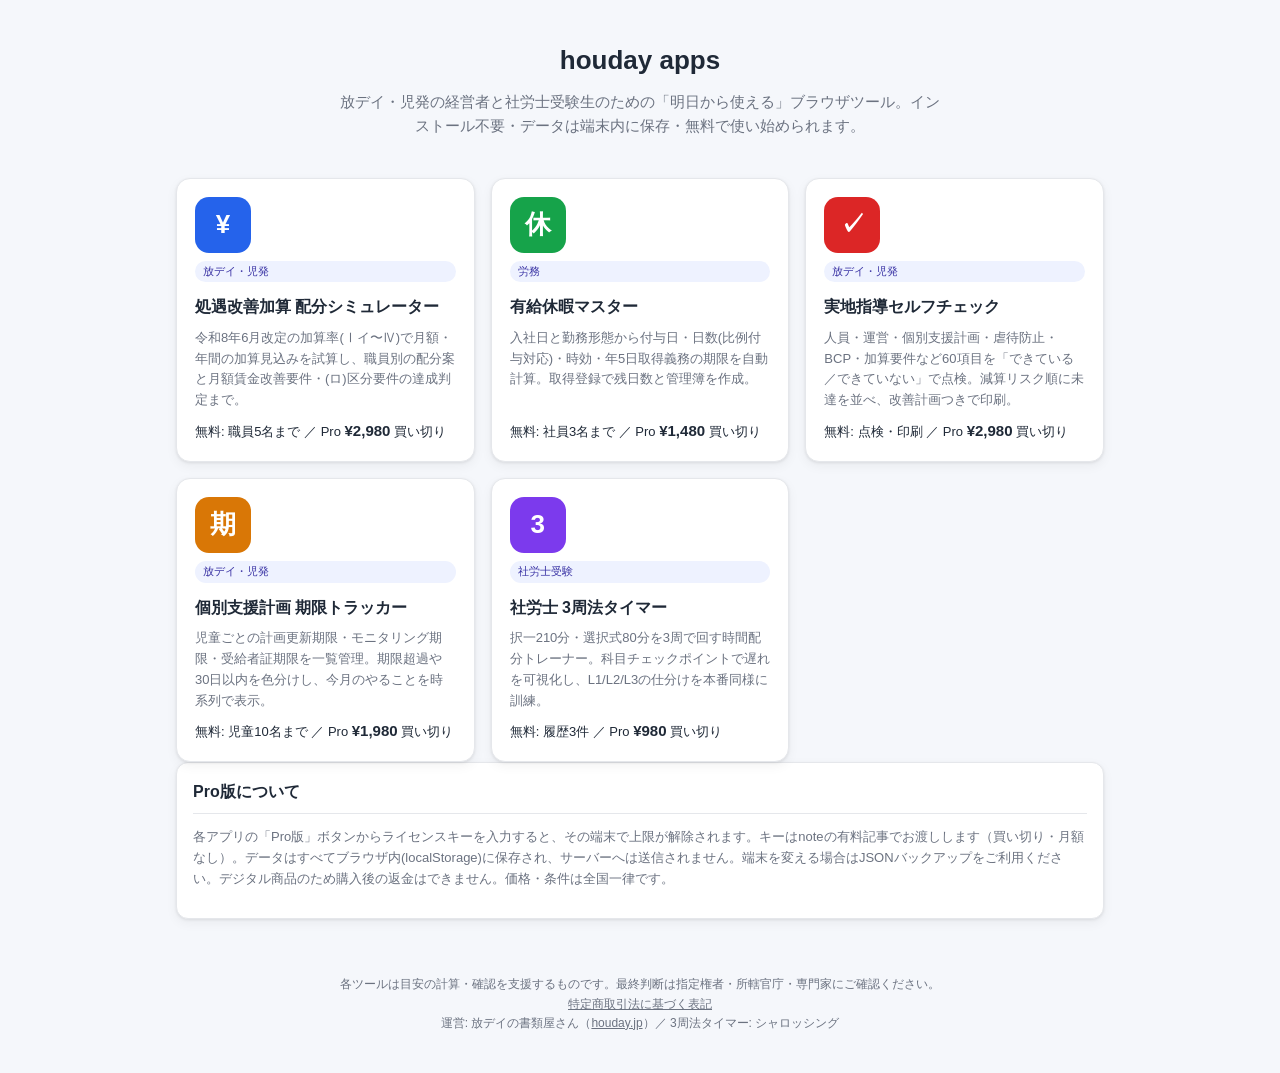
==== index.html @ 8ea2b101 "houday apps: 5本の実務ツール初版（処遇改善/有給/実地指導/期限トラッカー/3周法タイマー） Co-Authored-By: Claude Fable 5.1 <noreply@anth" ====
<!DOCTYPE html>
<html lang="ja">
<head>
<meta charset="utf-8">
<meta name="viewport" content="width=device-width,initial-scale=1">
<title>houday apps ── 放デイ・児発と社労士受験の実務ツール</title>
<meta name="description" content="放課後等デイサービス・児童発達支援の経営者と社労士受験生のための、ブラウザで動く実務ツール集。処遇改善加算シミュレーター、有給休暇マスター、実地指導セルフチェック、個別支援計画期限トラッカー、3周法タイマー。">
<link rel="stylesheet" href="./common/theme.css">
<style>
.hero{padding:40px 16px 24px;text-align:center}
.hero h1{font-size:26px;margin:0 0 8px}
.hero p{color:var(--muted);margin:0 auto;max-width:600px}
.grid{display:grid;grid-template-columns:repeat(auto-fill,minmax(260px,1fr));gap:16px}
.app{display:flex;flex-direction:column;gap:8px;background:var(--card);border:1px solid var(--line);border-radius:14px;padding:18px;box-shadow:var(--shadow)}
.app .ic{width:56px;height:56px;border-radius:14px;display:flex;align-items:center;justify-content:center;color:#fff;font-size:26px;font-weight:700}
.app h2{font-size:16px;margin:4px 0 0}
.app p{margin:0;font-size:13px;color:var(--muted);flex:1}
.app .price{font-size:13px}
.app .price b{font-size:15px;color:var(--text)}
.tag{font-size:11px;color:#3730a3;background:#eef2ff;border-radius:999px;padding:2px 8px;display:inline-block}
</style>
</head>
<body>
<div class="hero">
  <h1>houday apps</h1>
  <p>放デイ・児発の経営者と社労士受験生のための「明日から使える」ブラウザツール。インストール不要・データは端末内に保存・無料で使い始められます。</p>
</div>
<div class="container">
  <div class="grid">
    <a class="app" href="./apps/shoguu-sim/" style="text-decoration:none;color:inherit">
      <div class="ic" style="background:#2563eb">¥</div><span class="tag">放デイ・児発</span>
      <h2>処遇改善加算 配分シミュレーター</h2>
      <p>令和8年6月改定の加算率(Ⅰイ〜Ⅳ)で月額・年間の加算見込みを試算し、職員別の配分案と月額賃金改善要件・(ロ)区分要件の達成判定まで。</p>
      <div class="price">無料: 職員5名まで ／ Pro <b>¥2,980</b> 買い切り</div>
    </a>
    <a class="app" href="./apps/yukyu-master/" style="text-decoration:none;color:inherit">
      <div class="ic" style="background:#16a34a">休</div><span class="tag">労務</span>
      <h2>有給休暇マスター</h2>
      <p>入社日と勤務形態から付与日・日数(比例付与対応)・時効・年5日取得義務の期限を自動計算。取得登録で残日数と管理簿を作成。</p>
      <div class="price">無料: 社員3名まで ／ Pro <b>¥1,480</b> 買い切り</div>
    </a>
    <a class="app" href="./apps/jitchi-check/" style="text-decoration:none;color:inherit">
      <div class="ic" style="background:#dc2626">✓</div><span class="tag">放デイ・児発</span>
      <h2>実地指導セルフチェック</h2>
      <p>人員・運営・個別支援計画・虐待防止・BCP・加算要件など60項目を「できている／できていない」で点検。減算リスク順に未達を並べ、改善計画つきで印刷。</p>
      <div class="price">無料: 点検・印刷 ／ Pro <b>¥2,980</b> 買い切り</div>
    </a>
    <a class="app" href="./apps/keikaku-tracker/" style="text-decoration:none;color:inherit">
      <div class="ic" style="background:#d97706">期</div><span class="tag">放デイ・児発</span>
      <h2>個別支援計画 期限トラッカー</h2>
      <p>児童ごとの計画更新期限・モニタリング期限・受給者証期限を一覧管理。期限超過や30日以内を色分けし、今月のやることを時系列で表示。</p>
      <div class="price">無料: 児童10名まで ／ Pro <b>¥1,980</b> 買い切り</div>
    </a>
    <a class="app" href="./apps/sanshu-timer/" style="text-decoration:none;color:inherit">
      <div class="ic" style="background:#7c3aed">3</div><span class="tag">社労士受験</span>
      <h2>社労士 3周法タイマー</h2>
      <p>択一210分・選択式80分を3周で回す時間配分トレーナー。科目チェックポイントで遅れを可視化し、L1/L2/L3の仕分けを本番同様に訓練。</p>
      <div class="price">無料: 履歴3件 ／ Pro <b>¥980</b> 買い切り</div>
    </a>
  </div>
  <div class="card">
    <h2>Pro版について</h2>
    <p class="muted">各アプリの「Pro版」ボタンからライセンスキーを入力すると、その端末で上限が解除されます。キーはnoteの有料記事でお渡しします（買い切り・月額なし）。データはすべてブラウザ内(localStorage)に保存され、サーバーへは送信されません。端末を変える場合はJSONバックアップをご利用ください。デジタル商品のため購入後の返金はできません。価格・条件は全国一律です。</p>
  </div>
</div>
<footer class="app-footer">
  各ツールは目安の計算・確認を支援するものです。最終判断は指定権者・所轄官庁・専門家にご確認ください。<br>
  <a href="./tokushoho.html">特定商取引法に基づく表記</a><br>運営: 放デイの書類屋さん（<a href="https://houday.jp/" target="_blank" rel="noopener">houday.jp</a>）／ 3周法タイマー: シャロッシング
</footer>
</body>
</html>
---- common/theme.css ----
/* houday apps 共通テーマ（全アプリで読み込む） */
:root{
  --bg:#f5f7fb;--card:#ffffff;--text:#1f2937;--muted:#6b7280;--line:#e5e7eb;
  --primary:#2563eb;--primary-ink:#ffffff;--accent:#f59e0b;--ok:#16a34a;--warn:#d97706;--ng:#dc2626;
  --radius:12px;--shadow:0 1px 3px rgba(0,0,0,.08),0 4px 12px rgba(0,0,0,.05);
  color-scheme:light;
}
*{box-sizing:border-box}
html,body{margin:0;padding:0}
body{font-family:-apple-system,BlinkMacSystemFont,"Helvetica Neue","Hiragino Sans","Hiragino Kaku Gothic ProN","Noto Sans JP",Meiryo,sans-serif;background:var(--bg);color:var(--text);line-height:1.6;font-size:15px;-webkit-text-size-adjust:100%}
a{color:var(--primary)}
.app-header{position:sticky;top:0;z-index:20;background:var(--card);border-bottom:1px solid var(--line);padding:10px 16px;display:flex;align-items:center;gap:10px}
.app-header h1{font-size:17px;margin:0;font-weight:700;flex:1;white-space:nowrap;overflow:hidden;text-overflow:ellipsis}
.app-header .badge{font-size:11px;padding:2px 8px;border-radius:999px;background:#eef2ff;color:#3730a3;font-weight:600}
.app-header .badge.pro{background:#fef3c7;color:#92400e}
.container{max-width:960px;margin:0 auto;padding:16px}
.card{background:var(--card);border:1px solid var(--line);border-radius:var(--radius);box-shadow:var(--shadow);padding:16px;margin-bottom:16px}
.card h2{font-size:16px;margin:0 0 12px;padding-bottom:8px;border-bottom:1px solid var(--line)}
.card h3{font-size:14px;margin:12px 0 6px}
.row{display:flex;flex-wrap:wrap;gap:12px}
.row>*{flex:1 1 200px}
label{display:block;font-size:13px;color:var(--muted);margin-bottom:4px;font-weight:600}
input[type=text],input[type=number],input[type=date],select,textarea{width:100%;padding:9px 10px;border:1px solid #cbd5e1;border-radius:8px;font-size:15px;background:#fff;color:var(--text)}
input:focus,select:focus,textarea:focus{outline:2px solid #bfdbfe;border-color:var(--primary)}
.btn{display:inline-flex;align-items:center;justify-content:center;gap:6px;padding:9px 16px;border-radius:8px;border:1px solid var(--primary);background:var(--primary);color:var(--primary-ink);font-size:14px;font-weight:600;cursor:pointer;text-decoration:none;line-height:1.2}
.btn:hover{filter:brightness(1.05)}
.btn.secondary{background:#fff;color:var(--primary)}
.btn.ghost{background:transparent;border-color:var(--line);color:var(--text)}
.btn.danger{background:#fff;border-color:var(--ng);color:var(--ng)}
.btn.sm{padding:5px 10px;font-size:13px}
.btn:disabled{opacity:.5;cursor:not-allowed}
.btn-row{display:flex;flex-wrap:wrap;gap:8px;margin-top:12px}
table{width:100%;border-collapse:collapse;font-size:14px}
th,td{padding:8px 6px;border-bottom:1px solid var(--line);text-align:left;vertical-align:top}
th{background:#f8fafc;font-weight:600;font-size:13px;color:var(--muted);white-space:nowrap}
td.num,th.num{text-align:right;font-variant-numeric:tabular-nums}
.table-wrap{overflow-x:auto;-webkit-overflow-scrolling:touch}
.pill{display:inline-block;padding:2px 10px;border-radius:999px;font-size:12px;font-weight:600}
.pill.ok{background:#dcfce7;color:#166534}.pill.warn{background:#fef3c7;color:#92400e}.pill.ng{background:#fee2e2;color:#991b1b}.pill.muted{background:#f1f5f9;color:#475569}
.kpi{display:grid;grid-template-columns:repeat(auto-fit,minmax(140px,1fr));gap:10px}
.kpi .tile{background:#f8fafc;border:1px solid var(--line);border-radius:10px;padding:12px}
.kpi .tile .v{font-size:22px;font-weight:700;font-variant-numeric:tabular-nums}
.kpi .tile .l{font-size:12px;color:var(--muted)}
.muted{color:var(--muted);font-size:13px}
.note{background:#f0f9ff;border-left:4px solid #38bdf8;padding:10px 12px;border-radius:6px;font-size:13px;margin:10px 0}
.alert{background:#fff7ed;border-left:4px solid var(--warn);padding:10px 12px;border-radius:6px;font-size:13px;margin:10px 0}
.hidden{display:none!important}
.app-footer{text-align:center;color:var(--muted);font-size:12px;padding:24px 16px 40px}
.app-footer a{color:var(--muted)}
/* Pro ロック */
.pro-lock{position:relative}
.pro-lock .lock-overlay{position:absolute;inset:0;background:rgba(255,255,255,.75);backdrop-filter:blur(2px);display:flex;align-items:center;justify-content:center;border-radius:var(--radius);text-align:center;padding:16px;z-index:5}
.modal-bg{position:fixed;inset:0;background:rgba(0,0,0,.4);display:flex;align-items:center;justify-content:center;z-index:100;padding:16px}
.modal{background:#fff;border-radius:14px;max-width:440px;width:100%;padding:20px;box-shadow:0 20px 50px rgba(0,0,0,.3)}
.modal h2{margin-top:0;font-size:17px}
@media print{.app-header,.btn,.btn-row,.app-footer,.no-print{display:none!important}body{background:#fff}.card{box-shadow:none;border:1px solid #999;break-inside:avoid}}
@media (max-width:600px){body{font-size:14px}.container{padding:12px}.card{padding:12px}}
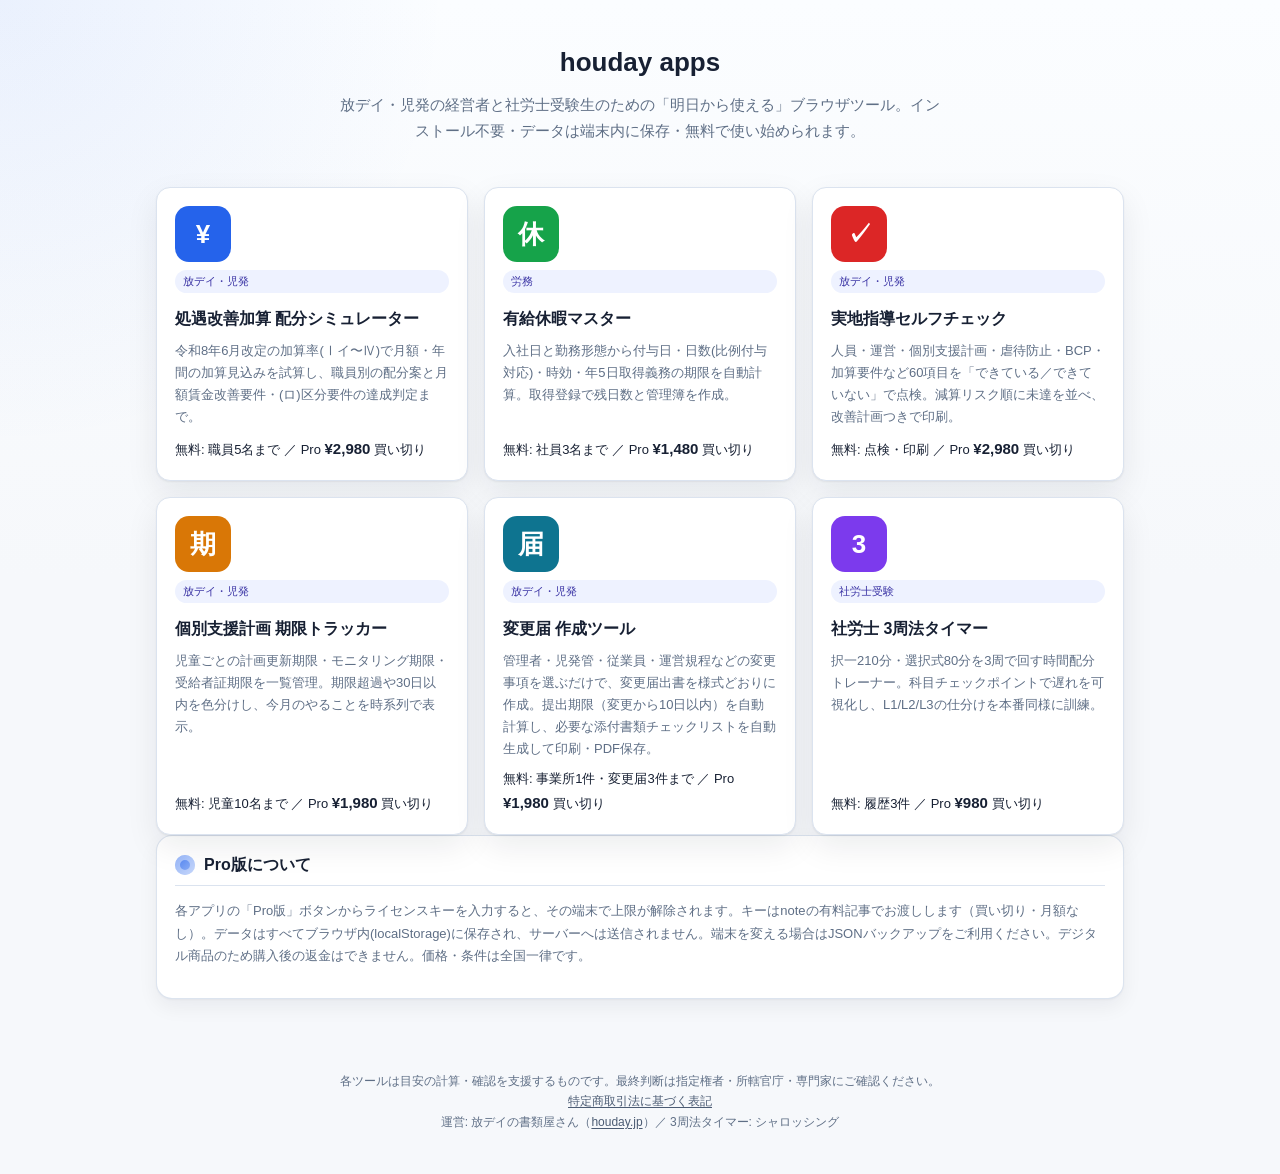
==== commit fc4ff303: "henkou-todoke: 変更届 作成ツール初版（様式第3号印刷・添付書類自動生成・期限計算）" ====
--- a/index.html
+++ b/index.html
@@ -4,7 +4,7 @@
 <meta charset="utf-8">
 <meta name="viewport" content="width=device-width,initial-scale=1">
 <title>houday apps ── 放デイ・児発と社労士受験の実務ツール</title>
-<meta name="description" content="放課後等デイサービス・児童発達支援の経営者と社労士受験生のための、ブラウザで動く実務ツール集。処遇改善加算シミュレーター、有給休暇マスター、実地指導セルフチェック、個別支援計画期限トラッカー、3周法タイマー。">
+<meta name="description" content="放課後等デイサービス・児童発達支援の経営者と社労士受験生のための、ブラウザで動く実務ツール集。処遇改善加算シミュレーター、有給休暇マスター、実地指導セルフチェック、個別支援計画期限トラッカー、変更届作成ツール、3周法タイマー。">
 <link rel="stylesheet" href="./common/theme.css">
 <style>
 .hero{padding:40px 16px 24px;text-align:center}
@@ -51,6 +51,12 @@
       <p>児童ごとの計画更新期限・モニタリング期限・受給者証期限を一覧管理。期限超過や30日以内を色分けし、今月のやることを時系列で表示。</p>
       <div class="price">無料: 児童10名まで ／ Pro <b>¥1,980</b> 買い切り</div>
     </a>
+    <a class="app" href="./apps/henkou-todoke/" style="text-decoration:none;color:inherit">
+      <div class="ic" style="background:#0e7490">届</div><span class="tag">放デイ・児発</span>
+      <h2>変更届 作成ツール</h2>
+      <p>管理者・児発管・従業員・運営規程などの変更事項を選ぶだけで、変更届出書を様式どおりに作成。提出期限（変更から10日以内）を自動計算し、必要な添付書類チェックリストを自動生成して印刷・PDF保存。</p>
+      <div class="price">無料: 事業所1件・変更届3件まで ／ Pro <b>¥1,980</b> 買い切り</div>
+    </a>
     <a class="app" href="./apps/sanshu-timer/" style="text-decoration:none;color:inherit">
       <div class="ic" style="background:#7c3aed">3</div><span class="tag">社労士受験</span>
       <h2>社労士 3周法タイマー</h2>
--- a/common/theme.css
+++ b/common/theme.css
@@ -1,57 +1,270 @@
-/* houday apps 共通テーマ（全アプリで読み込む） */
+/* かんたんツール 共通テーマ */
 :root{
-  --bg:#f5f7fb;--card:#ffffff;--text:#1f2937;--muted:#6b7280;--line:#e5e7eb;
-  --primary:#2563eb;--primary-ink:#ffffff;--accent:#f59e0b;--ok:#16a34a;--warn:#d97706;--ng:#dc2626;
-  --radius:12px;--shadow:0 1px 3px rgba(0,0,0,.08),0 4px 12px rgba(0,0,0,.05);
+  --bg:#f6f8fb;
+  --bg-soft:#eef6ff;
+  --card:#ffffff;
+  --text:#172033;
+  --muted:#5f6f86;
+  --line:#dbe3ef;
+  --primary:#2563eb;
+  --primary-ink:#ffffff;
+  --primary-soft:#eaf2ff;
+  --accent:#f59e0b;
+  --ok:#16834d;
+  --warn:#a86600;
+  --ng:#c5222a;
+  --info:#0b79a8;
+  --radius:16px;
+  --radius-sm:12px;
+  --shadow:0 1px 2px rgba(15,23,42,.06),0 12px 32px rgba(15,23,42,.08);
+  --shadow-soft:0 1px 2px rgba(15,23,42,.04),0 8px 20px rgba(15,23,42,.06);
+  --focus:0 0 0 4px color-mix(in srgb,var(--primary) 18%,transparent);
+  --bg-color:var(--bg);
+  --bg-color-offset:#eef3f8;
+  --border-color:var(--line);
+  --border-radius:var(--radius);
+  --primary-color:var(--primary);
+  --text-muted:var(--muted);
+  --danger-color:var(--ng);
+  --background-hover-color:#eef6ff;
+  --ok-color-text:#147a46;
+  --ng-color-text:#b91c1c;
   color-scheme:light;
 }
 *{box-sizing:border-box}
 html,body{margin:0;padding:0}
-body{font-family:-apple-system,BlinkMacSystemFont,"Helvetica Neue","Hiragino Sans","Hiragino Kaku Gothic ProN","Noto Sans JP",Meiryo,sans-serif;background:var(--bg);color:var(--text);line-height:1.6;font-size:15px;-webkit-text-size-adjust:100%}
-a{color:var(--primary)}
-.app-header{position:sticky;top:0;z-index:20;background:var(--card);border-bottom:1px solid var(--line);padding:10px 16px;display:flex;align-items:center;gap:10px}
-.app-header h1{font-size:17px;margin:0;font-weight:700;flex:1;white-space:nowrap;overflow:hidden;text-overflow:ellipsis}
-.app-header .badge{font-size:11px;padding:2px 8px;border-radius:999px;background:#eef2ff;color:#3730a3;font-weight:600}
-.app-header .badge.pro{background:#fef3c7;color:#92400e}
-.container{max-width:960px;margin:0 auto;padding:16px}
-.card{background:var(--card);border:1px solid var(--line);border-radius:var(--radius);box-shadow:var(--shadow);padding:16px;margin-bottom:16px}
-.card h2{font-size:16px;margin:0 0 12px;padding-bottom:8px;border-bottom:1px solid var(--line)}
-.card h3{font-size:14px;margin:12px 0 6px}
+body{
+  min-height:100vh;
+  font-family:-apple-system,BlinkMacSystemFont,"Helvetica Neue","Hiragino Sans","Hiragino Kaku Gothic ProN","Noto Sans JP",Meiryo,sans-serif;
+  background:
+    radial-gradient(circle at top left,rgba(37,99,235,.08),transparent 28rem),
+    linear-gradient(180deg,#fbfdff 0%,var(--bg) 36rem);
+  color:var(--text);
+  line-height:1.7;
+  font-size:15px;
+  -webkit-text-size-adjust:100%;
+  font-variant-numeric:tabular-nums;
+}
+a{color:var(--primary);text-decoration-thickness:.08em;text-underline-offset:.18em}
+img,svg{max-width:100%}
+button,input,select,textarea{font:inherit}
+.app-header{
+  position:sticky;
+  top:0;
+  z-index:20;
+  background:rgba(255,255,255,.92);
+  border-bottom:1px solid rgba(219,227,239,.9);
+  box-shadow:0 1px 2px rgba(15,23,42,.05),0 10px 24px rgba(15,23,42,.06);
+  backdrop-filter:blur(14px);
+  padding:calc(12px + env(safe-area-inset-top,0px)) 16px 12px;
+  display:flex;
+  align-items:center;
+  gap:10px;
+}
+.app-header h1{font-size:16px;margin:0;font-weight:800;letter-spacing:0;flex:1;white-space:nowrap;overflow:hidden;text-overflow:ellipsis;color:#101827}
+.app-icon{
+  width:38px;
+  height:38px;
+  border-radius:13px;
+  display:inline-flex;
+  align-items:center;
+  justify-content:center;
+  flex:0 0 auto;
+  color:var(--primary);
+  background:linear-gradient(135deg,#fff 0%,color-mix(in srgb,var(--primary) 11%,#fff) 100%);
+  border:1px solid color-mix(in srgb,var(--primary) 18%,#dbe3ef);
+  box-shadow:inset 0 1px 0 rgba(255,255,255,.9),0 6px 14px rgba(15,23,42,.08);
+}
+.app-icon img,.app-icon svg{width:22px;height:22px;display:block}
+.app-header .badge{
+  font-size:11px;
+  line-height:1;
+  padding:6px 10px;
+  border-radius:999px;
+  background:#eef2ff;
+  color:#312e81;
+  font-weight:800;
+  border:1px solid #d9e0ff;
+}
+.app-header .badge.pro{background:#fff4cf;color:#7a4b00;border-color:#f7dda3}
+.container{width:min(100%,1000px);margin:0 auto;padding:20px 16px 28px}
+.card{
+  background:var(--card);
+  border:1px solid rgba(219,227,239,.95);
+  border-radius:var(--radius);
+  box-shadow:var(--shadow-soft);
+  padding:18px;
+  margin-bottom:16px;
+}
+.card-head{display:flex;align-items:center;justify-content:space-between;gap:12px;margin-bottom:12px}
+.card h2{
+  position:relative;
+  display:flex;
+  align-items:center;
+  gap:9px;
+  font-size:16px;
+  line-height:1.35;
+  margin:0 0 14px;
+  padding-bottom:10px;
+  border-bottom:1px solid var(--line);
+  font-weight:800;
+  letter-spacing:0;
+}
+.card h2::before{
+  content:"";
+  width:20px;
+  height:20px;
+  border-radius:999px;
+  flex:0 0 auto;
+  background:
+    linear-gradient(135deg,color-mix(in srgb,var(--primary) 85%,#fff),color-mix(in srgb,var(--primary) 45%,#fff));
+  box-shadow:inset 0 0 0 5px rgba(255,255,255,.42);
+}
+.card h3{font-size:14px;margin:14px 0 8px;font-weight:800;color:#273247}
 .row{display:flex;flex-wrap:wrap;gap:12px}
 .row>*{flex:1 1 200px}
-label{display:block;font-size:13px;color:var(--muted);margin-bottom:4px;font-weight:600}
-input[type=text],input[type=number],input[type=date],select,textarea{width:100%;padding:9px 10px;border:1px solid #cbd5e1;border-radius:8px;font-size:15px;background:#fff;color:var(--text)}
-input:focus,select:focus,textarea:focus{outline:2px solid #bfdbfe;border-color:var(--primary)}
-.btn{display:inline-flex;align-items:center;justify-content:center;gap:6px;padding:9px 16px;border-radius:8px;border:1px solid var(--primary);background:var(--primary);color:var(--primary-ink);font-size:14px;font-weight:600;cursor:pointer;text-decoration:none;line-height:1.2}
-.btn:hover{filter:brightness(1.05)}
-.btn.secondary{background:#fff;color:var(--primary)}
-.btn.ghost{background:transparent;border-color:var(--line);color:var(--text)}
-.btn.danger{background:#fff;border-color:var(--ng);color:var(--ng)}
-.btn.sm{padding:5px 10px;font-size:13px}
-.btn:disabled{opacity:.5;cursor:not-allowed}
-.btn-row{display:flex;flex-wrap:wrap;gap:8px;margin-top:12px}
-table{width:100%;border-collapse:collapse;font-size:14px}
-th,td{padding:8px 6px;border-bottom:1px solid var(--line);text-align:left;vertical-align:top}
-th{background:#f8fafc;font-weight:600;font-size:13px;color:var(--muted);white-space:nowrap}
+label{display:block;font-size:12px;color:#4b5b73;margin-bottom:5px;font-weight:800}
+input[type=text],input[type=number],input[type=date],input[type=month],input[type=file],input[type=color],select,textarea{
+  width:100%;
+  min-height:44px;
+  padding:10px 12px;
+  border:1px solid #cbd6e4;
+  border-radius:12px;
+  font-size:15px;
+  background:#fff;
+  color:var(--text);
+  box-shadow:inset 0 1px 1px rgba(15,23,42,.03);
+}
+input[type=color]{padding:4px}
+textarea{min-height:104px;resize:vertical}
+input:focus,select:focus,textarea:focus{
+  outline:none;
+  border-color:var(--primary);
+  box-shadow:var(--focus),inset 0 1px 1px rgba(15,23,42,.03);
+}
+input[readonly]{background:#f8fafc;color:#4b5563}
+.btn{
+  min-height:44px;
+  display:inline-flex;
+  align-items:center;
+  justify-content:center;
+  gap:7px;
+  padding:10px 18px;
+  border-radius:999px;
+  border:1px solid var(--primary);
+  background:linear-gradient(180deg,color-mix(in srgb,var(--primary) 94%,#fff),var(--primary));
+  color:var(--primary-ink);
+  font-size:14px;
+  font-weight:800;
+  cursor:pointer;
+  text-decoration:none;
+  line-height:1.2;
+  box-shadow:0 8px 18px color-mix(in srgb,var(--primary) 22%,transparent);
+  transition:transform .12s ease,box-shadow .12s ease,background-color .12s ease,border-color .12s ease;
+}
+.btn:hover{filter:brightness(1.03)}
+.btn:active{transform:scale(.98)}
+.btn:focus-visible{outline:none;box-shadow:var(--focus),0 8px 18px color-mix(in srgb,var(--primary) 22%,transparent)}
+.btn.secondary{background:#fff;color:var(--primary);box-shadow:none}
+.btn.ghost{background:transparent;border-color:var(--line);color:#273247;box-shadow:none}
+.btn.danger{background:#fff;border-color:var(--ng);color:var(--ng);box-shadow:none}
+.btn.sm{min-height:36px;padding:7px 12px;font-size:13px}
+.btn svg{width:18px;height:18px;flex:0 0 auto}
+.btn-icon{
+  width:44px;
+  min-width:44px;
+  padding:0;
+  border-radius:999px;
+}
+.btn:disabled{opacity:.55;cursor:not-allowed;transform:none}
+.btn-row{display:flex;flex-wrap:wrap;gap:9px;margin-top:12px;align-items:center}
+table{width:100%;border-collapse:separate;border-spacing:0;font-size:14px}
+th,td{padding:10px 8px;border-bottom:1px solid var(--line);text-align:left;vertical-align:top}
+th{background:#f7faff;font-weight:800;font-size:12px;color:#526178;white-space:nowrap}
 td.num,th.num{text-align:right;font-variant-numeric:tabular-nums}
 .table-wrap{overflow-x:auto;-webkit-overflow-scrolling:touch}
-.pill{display:inline-block;padding:2px 10px;border-radius:999px;font-size:12px;font-weight:600}
-.pill.ok{background:#dcfce7;color:#166534}.pill.warn{background:#fef3c7;color:#92400e}.pill.ng{background:#fee2e2;color:#991b1b}.pill.muted{background:#f1f5f9;color:#475569}
-.kpi{display:grid;grid-template-columns:repeat(auto-fit,minmax(140px,1fr));gap:10px}
-.kpi .tile{background:#f8fafc;border:1px solid var(--line);border-radius:10px;padding:12px}
-.kpi .tile .v{font-size:22px;font-weight:700;font-variant-numeric:tabular-nums}
-.kpi .tile .l{font-size:12px;color:var(--muted)}
+.pill{
+  display:inline-flex;
+  align-items:center;
+  min-height:24px;
+  padding:3px 10px;
+  border-radius:999px;
+  font-size:12px;
+  font-weight:800;
+}
+.pill.ok{background:#e6f7ed;color:#146c43}
+.pill.warn{background:#fff3cf;color:#7a4b00}
+.pill.ng{background:#ffe8ea;color:#a51d25}
+.pill.muted{background:#eef3f8;color:#526178}
+.pill.info{background:#e6f6fc;color:#086788}
+.kpi{display:grid;grid-template-columns:repeat(auto-fit,minmax(140px,1fr));gap:12px}
+.kpi .tile,.kpi:not(.tile){
+  background:linear-gradient(135deg,#fff 0%,color-mix(in srgb,var(--primary) 8%,#f8fbff) 100%);
+  border:1px solid color-mix(in srgb,var(--primary) 16%,var(--line));
+  border-radius:14px;
+  padding:14px;
+}
+.kpi .tile .v,.kpi .value{
+  font-size:24px;
+  font-weight:900;
+  letter-spacing:0;
+  color:#101827;
+  font-variant-numeric:tabular-nums;
+}
+.kpi .tile .l,.kpi .label,.kpi .unit{font-size:12px;color:var(--muted);font-weight:700}
 .muted{color:var(--muted);font-size:13px}
-.note{background:#f0f9ff;border-left:4px solid #38bdf8;padding:10px 12px;border-radius:6px;font-size:13px;margin:10px 0}
-.alert{background:#fff7ed;border-left:4px solid var(--warn);padding:10px 12px;border-radius:6px;font-size:13px;margin:10px 0}
+.note,.alert{
+  padding:12px 14px;
+  border-radius:12px;
+  font-size:13px;
+  margin:12px 0;
+  border:1px solid transparent;
+}
+.note{background:#eaf7fc;border-color:#bee7f5;border-left:5px solid var(--info);color:#164e63}
+.alert{background:#fff7e0;border-color:#f8dea3;border-left:5px solid var(--warn);color:#684100}
+.empty{
+  display:grid;
+  place-items:center;
+  gap:10px;
+  min-height:180px;
+  padding:24px;
+  text-align:center;
+  color:var(--muted);
+}
+.empty img,.empty svg{width:min(180px,60vw)}
+.hero{position:relative}
 .hidden{display:none!important}
-.app-footer{text-align:center;color:var(--muted);font-size:12px;padding:24px 16px 40px}
-.app-footer a{color:var(--muted)}
-/* Pro ロック */
+.app-footer{text-align:center;color:var(--muted);font-size:12px;padding:28px 16px calc(42px + env(safe-area-inset-bottom,0px))}
+.app-footer a{color:#4b5b73}
 .pro-lock{position:relative}
-.pro-lock .lock-overlay{position:absolute;inset:0;background:rgba(255,255,255,.75);backdrop-filter:blur(2px);display:flex;align-items:center;justify-content:center;border-radius:var(--radius);text-align:center;padding:16px;z-index:5}
-.modal-bg{position:fixed;inset:0;background:rgba(0,0,0,.4);display:flex;align-items:center;justify-content:center;z-index:100;padding:16px}
-.modal{background:#fff;border-radius:14px;max-width:440px;width:100%;padding:20px;box-shadow:0 20px 50px rgba(0,0,0,.3)}
-.modal h2{margin-top:0;font-size:17px}
-@media print{.app-header,.btn,.btn-row,.app-footer,.no-print{display:none!important}body{background:#fff}.card{box-shadow:none;border:1px solid #999;break-inside:avoid}}
-@media (max-width:600px){body{font-size:14px}.container{padding:12px}.card{padding:12px}}
+.pro-lock .lock-overlay{
+  position:absolute;
+  inset:0;
+  background:rgba(255,255,255,.78);
+  backdrop-filter:blur(3px);
+  display:flex;
+  align-items:center;
+  justify-content:center;
+  border-radius:var(--radius);
+  text-align:center;
+  padding:16px;
+  z-index:5;
+}
+.modal-bg{position:fixed;inset:0;background:rgba(15,23,42,.48);display:flex;align-items:center;justify-content:center;z-index:100;padding:16px}
+.modal{background:#fff;border-radius:18px;max-width:440px;width:100%;padding:22px;box-shadow:0 24px 70px rgba(15,23,42,.28)}
+.modal h2,.modal h3{margin-top:0;font-size:17px}
+hr{border:0;border-top:1px solid var(--line);margin:16px 0}
+@media (max-width:600px){
+  body{font-size:14px}
+  .container{padding:14px 12px 24px}
+  .card{padding:14px;border-radius:14px}
+  .app-header{padding-left:12px;padding-right:12px}
+  .app-header h1{font-size:15px}
+  .app-icon{width:34px;height:34px;border-radius:12px}
+}
+@media print{
+  .app-header,.btn,.btn-row,.app-footer,.no-print{display:none!important}
+  body{background:#fff;color:#000}
+  .container{padding:0}
+  .card{box-shadow:none;border:1px solid #999;break-inside:avoid}
+}
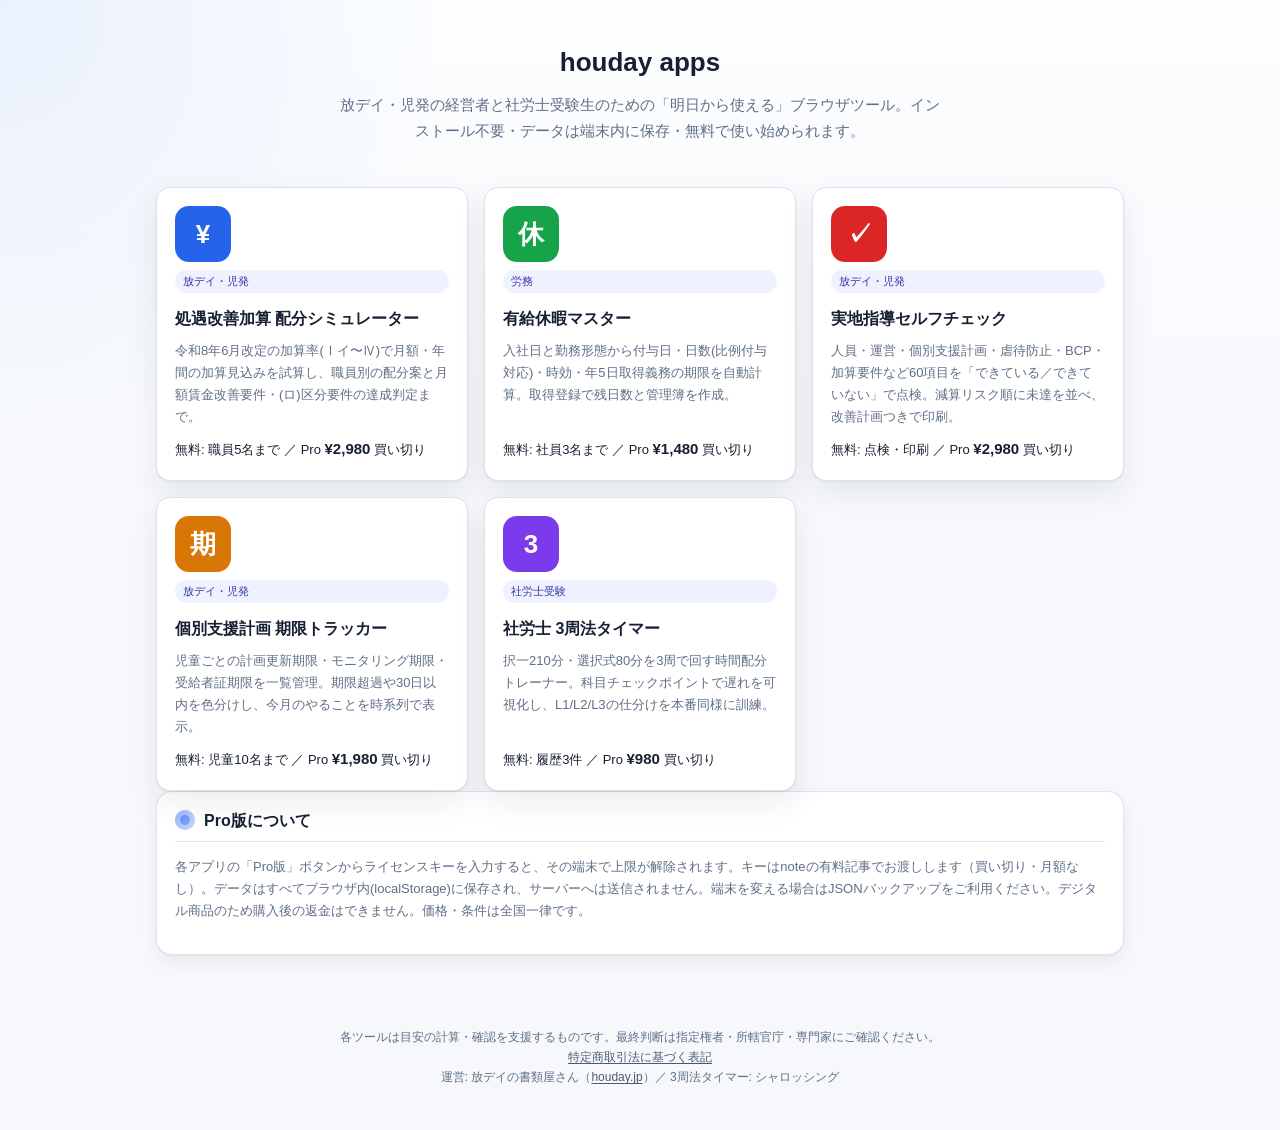
==== commit 56910855: "Revert "henkou-todoke: 変更届 作成ツール初版（様式第3号印刷・添付書類自動生成・期限計算）" This reverts commit fc4ff3035a73b577926d9" ====
--- a/index.html
+++ b/index.html
@@ -4,7 +4,7 @@
 <meta charset="utf-8">
 <meta name="viewport" content="width=device-width,initial-scale=1">
 <title>houday apps ── 放デイ・児発と社労士受験の実務ツール</title>
-<meta name="description" content="放課後等デイサービス・児童発達支援の経営者と社労士受験生のための、ブラウザで動く実務ツール集。処遇改善加算シミュレーター、有給休暇マスター、実地指導セルフチェック、個別支援計画期限トラッカー、変更届作成ツール、3周法タイマー。">
+<meta name="description" content="放課後等デイサービス・児童発達支援の経営者と社労士受験生のための、ブラウザで動く実務ツール集。処遇改善加算シミュレーター、有給休暇マスター、実地指導セルフチェック、個別支援計画期限トラッカー、3周法タイマー。">
 <link rel="stylesheet" href="./common/theme.css">
 <style>
 .hero{padding:40px 16px 24px;text-align:center}
@@ -51,12 +51,6 @@
       <p>児童ごとの計画更新期限・モニタリング期限・受給者証期限を一覧管理。期限超過や30日以内を色分けし、今月のやることを時系列で表示。</p>
       <div class="price">無料: 児童10名まで ／ Pro <b>¥1,980</b> 買い切り</div>
     </a>
-    <a class="app" href="./apps/henkou-todoke/" style="text-decoration:none;color:inherit">
-      <div class="ic" style="background:#0e7490">届</div><span class="tag">放デイ・児発</span>
-      <h2>変更届 作成ツール</h2>
-      <p>管理者・児発管・従業員・運営規程などの変更事項を選ぶだけで、変更届出書を様式どおりに作成。提出期限（変更から10日以内）を自動計算し、必要な添付書類チェックリストを自動生成して印刷・PDF保存。</p>
-      <div class="price">無料: 事業所1件・変更届3件まで ／ Pro <b>¥1,980</b> 買い切り</div>
-    </a>
     <a class="app" href="./apps/sanshu-timer/" style="text-decoration:none;color:inherit">
       <div class="ic" style="background:#7c3aed">3</div><span class="tag">社労士受験</span>
       <h2>社労士 3周法タイマー</h2>
